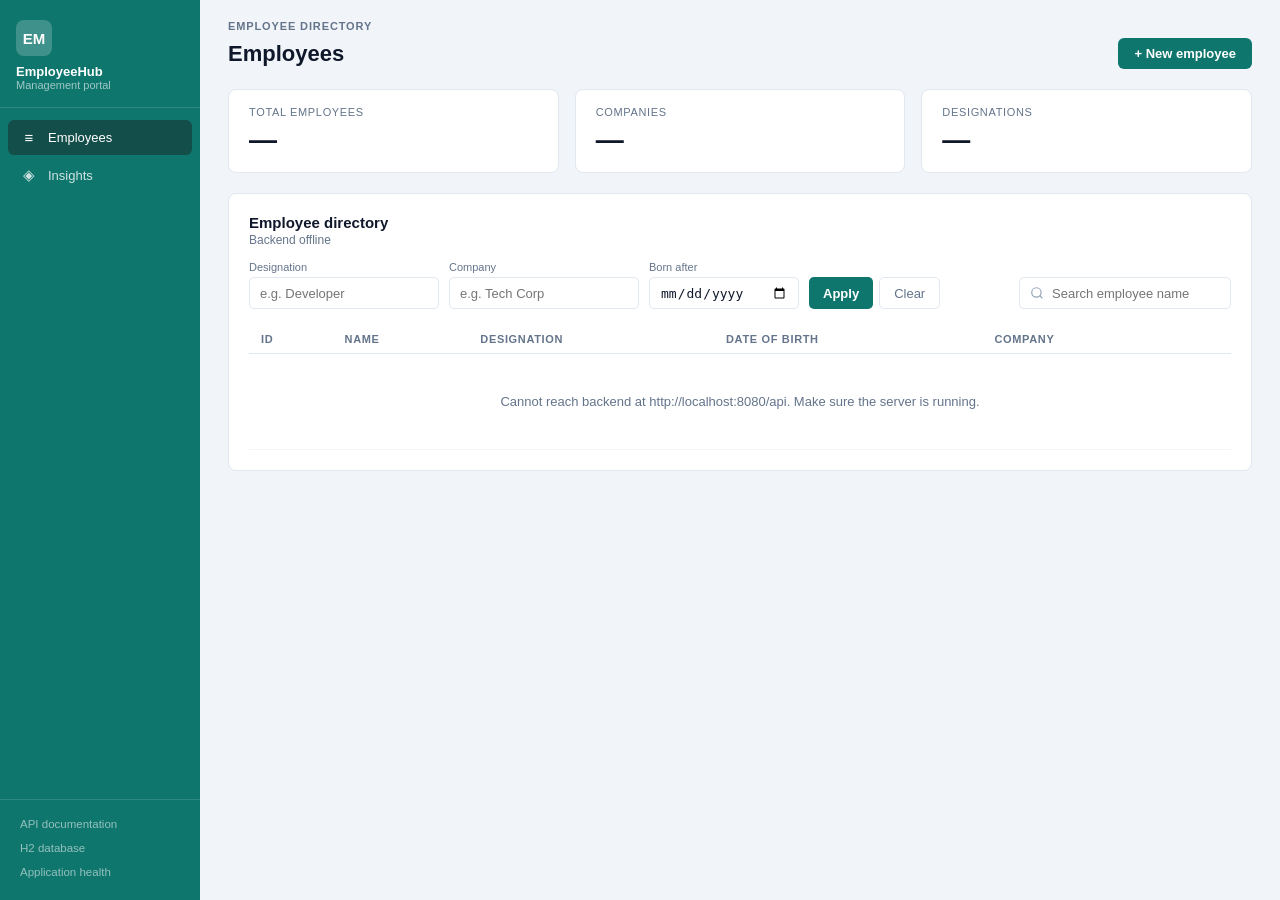
==== src/main/resources/static/index.html @ 0eb9320e "feat: add EmployeeHub frontend, CORS config, fix H2 path" ====
<!doctype html>
<html lang="en">
<head>
<meta charset="UTF-8">
<meta name="viewport" content="width=device-width, initial-scale=1.0">
<title>EmployeeHub</title>
<style>
  *, *::before, *::after { box-sizing: border-box; margin: 0; padding: 0; }

  :root {
    --sidebar-bg: #0f766e;
    --sidebar-hover: #0d6460;
    --sidebar-active: #134e4a;
    --primary: #0f766e;
    --primary-hover: #0d9488;
    --danger: #dc2626;
    --danger-hover: #b91c1c;
    --edit-color: #2563eb;
    --bg: #f1f5f9;
    --card-bg: #ffffff;
    --border: #e2e8f0;
    --text: #0f172a;
    --text-muted: #64748b;
    --text-sm: 0.8125rem;
  }

  body { font-family: -apple-system, BlinkMacSystemFont, 'Segoe UI', sans-serif; background: var(--bg); color: var(--text); display: flex; height: 100vh; overflow: hidden; font-size: 14px; }

  /* ── SIDEBAR ── */
  .sidebar { width: 200px; min-width: 200px; background: var(--sidebar-bg); display: flex; flex-direction: column; color: #fff; }
  .sidebar-brand { padding: 20px 16px 16px; border-bottom: 1px solid rgba(255,255,255,0.12); }
  .brand-logo { width: 36px; height: 36px; background: rgba(255,255,255,0.2); border-radius: 8px; display: flex; align-items: center; justify-content: center; font-weight: 700; font-size: 15px; margin-bottom: 8px; }
  .brand-name { font-size: 13px; font-weight: 600; }
  .brand-sub  { font-size: 11px; opacity: 0.6; }

  .sidebar-nav { flex: 1; padding: 12px 8px; }
  .nav-item { display: flex; align-items: center; gap: 10px; padding: 9px 12px; border-radius: 6px; cursor: pointer; font-size: 13px; font-weight: 500; color: rgba(255,255,255,0.8); transition: background .15s; margin-bottom: 2px; }
  .nav-item:hover { background: var(--sidebar-hover); color: #fff; }
  .nav-item.active { background: var(--sidebar-active); color: #fff; }
  .nav-icon { font-size: 15px; width: 18px; text-align: center; }

  .sidebar-footer { padding: 12px 8px 16px; border-top: 1px solid rgba(255,255,255,0.12); }
  .footer-link { display: block; padding: 6px 12px; font-size: 11.5px; color: rgba(255,255,255,0.55); cursor: pointer; border-radius: 4px; transition: color .15s; text-decoration: none; }
  .footer-link:hover { color: rgba(255,255,255,0.9); }

  /* ── MAIN ── */
  .main { flex: 1; display: flex; flex-direction: column; overflow: hidden; }
  .topbar { padding: 20px 28px 0; }
  .breadcrumb { font-size: 11px; font-weight: 600; letter-spacing: .08em; color: var(--text-muted); text-transform: uppercase; margin-bottom: 6px; }
  .page-header { display: flex; align-items: center; justify-content: space-between; }
  .page-title { font-size: 22px; font-weight: 700; }
  .btn-primary { background: var(--primary); color: #fff; border: none; padding: 8px 16px; border-radius: 6px; font-size: 13px; font-weight: 600; cursor: pointer; transition: background .15s; white-space: nowrap; }
  .btn-primary:hover { background: var(--primary-hover); }

  .content { flex: 1; overflow-y: auto; padding: 20px 28px 28px; }

  /* ── STATS ── */
  .stats-row { display: flex; gap: 16px; margin-bottom: 20px; }
  .stat-card { background: var(--card-bg); border: 1px solid var(--border); border-radius: 8px; padding: 16px 20px; flex: 1; }
  .stat-label { font-size: 11px; color: var(--text-muted); text-transform: uppercase; letter-spacing: .06em; margin-bottom: 6px; }
  .stat-value { font-size: 28px; font-weight: 700; color: var(--text); }

  /* ── DIRECTORY SECTION ── */
  .section-card { background: var(--card-bg); border: 1px solid var(--border); border-radius: 8px; padding: 20px; }
  .section-header { margin-bottom: 14px; }
  .section-title { font-size: 15px; font-weight: 600; }
  .section-sub { font-size: 12px; color: var(--text-muted); margin-top: 2px; }

  /* ── FILTER BAR ── */
  .filter-bar { display: flex; align-items: flex-end; gap: 10px; flex-wrap: wrap; margin-bottom: 16px; }
  .filter-group { display: flex; flex-direction: column; gap: 4px; }
  .filter-label { font-size: 11px; color: var(--text-muted); font-weight: 500; }
  .filter-input { border: 1px solid var(--border); border-radius: 5px; padding: 6px 10px; font-size: 13px; outline: none; height: 32px; min-width: 130px; background: #fff; color: var(--text); }
  .filter-input:focus { border-color: var(--primary); }
  .filter-actions { display: flex; gap: 6px; align-items: flex-end; }
  .btn-apply { background: var(--primary); color: #fff; border: none; padding: 0 14px; height: 32px; border-radius: 5px; font-size: 13px; font-weight: 600; cursor: pointer; }
  .btn-apply:hover { background: var(--primary-hover); }
  .btn-clear { background: #fff; color: var(--text-muted); border: 1px solid var(--border); padding: 0 14px; height: 32px; border-radius: 5px; font-size: 13px; cursor: pointer; }
  .btn-clear:hover { background: var(--bg); }
  .search-wrap { margin-left: auto; display: flex; align-items: flex-end; }
  .search-input { border: 1px solid var(--border); border-radius: 5px; padding: 6px 10px 6px 32px; font-size: 13px; outline: none; height: 32px; min-width: 190px; background: #fff url("data:image/svg+xml,%3Csvg xmlns='http://www.w3.org/2000/svg' width='14' height='14' viewBox='0 0 24 24' fill='none' stroke='%2394a3b8' stroke-width='2'%3E%3Ccircle cx='11' cy='11' r='8'/%3E%3Cpath d='m21 21-4.35-4.35'/%3E%3C/svg%3E") no-repeat 10px center; }
  .search-input:focus { border-color: var(--primary); }

  /* ── TABLE ── */
  .table-wrap { overflow-x: auto; }
  table { width: 100%; border-collapse: collapse; }
  thead th { font-size: 11px; font-weight: 700; text-transform: uppercase; letter-spacing: .06em; color: var(--text-muted); padding: 8px 12px; border-bottom: 1px solid var(--border); text-align: left; }
  tbody tr { border-bottom: 1px solid #f1f5f9; }
  tbody tr:hover { background: #f8fafc; }
  tbody td { padding: 10px 12px; font-size: 13px; }
  .action-edit { color: var(--edit-color); cursor: pointer; font-weight: 600; font-size: 12px; margin-right: 10px; }
  .action-edit:hover { text-decoration: underline; }
  .action-delete { color: var(--danger); cursor: pointer; font-weight: 600; font-size: 12px; }
  .action-delete:hover { text-decoration: underline; }
  .empty-state { text-align: center; padding: 40px; color: var(--text-muted); font-size: 13px; }

  /* ── INSIGHTS ── */
  .insights-grid { display: grid; grid-template-columns: repeat(3, 1fr); gap: 16px; }
  .insight-card { background: var(--card-bg); border: 1px solid var(--border); border-radius: 8px; padding: 20px; }
  .insight-title { font-size: 13px; font-weight: 600; margin-bottom: 12px; }
  .insight-row { display: flex; gap: 8px; align-items: center; }
  .insight-input { flex: 1; border: 1px solid var(--border); border-radius: 5px; padding: 6px 10px; font-size: 13px; outline: none; height: 32px; }
  .insight-input:focus { border-color: var(--primary); }
  .btn-check { background: var(--primary); color: #fff; border: none; padding: 0 14px; height: 32px; border-radius: 5px; font-size: 13px; font-weight: 600; cursor: pointer; white-space: nowrap; }
  .btn-check:hover { background: var(--primary-hover); }
  .insight-result { margin-top: 10px; font-size: 22px; font-weight: 700; color: var(--text); }
  .insight-result.text { font-size: 14px; font-weight: 600; color: var(--primary); }
  .insight-result.dash { font-size: 22px; color: var(--text-muted); }
  .health-btn { display: inline-flex; align-items: center; gap: 6px; background: var(--primary); color: #fff; border: none; padding: 8px 16px; border-radius: 6px; font-size: 13px; font-weight: 600; cursor: pointer; margin-bottom: 10px; }
  .health-btn:hover { background: var(--primary-hover); }
  .health-result { font-size: 14px; font-weight: 600; }
  .health-result.ok { color: var(--primary); }
  .health-result.err { color: var(--danger); }

  /* ── MODAL ── */
  .modal-overlay { position: fixed; inset: 0; background: rgba(0,0,0,.35); z-index: 100; display: flex; align-items: center; justify-content: center; }
  .modal-overlay.hidden { display: none; }
  .modal { background: #fff; border-radius: 10px; padding: 28px; width: 420px; max-width: 95vw; }
  .modal-title { font-size: 16px; font-weight: 700; margin-bottom: 20px; }
  .form-group { margin-bottom: 14px; }
  .form-label { display: block; font-size: 12px; font-weight: 600; color: var(--text-muted); margin-bottom: 5px; }
  .form-input { width: 100%; border: 1px solid var(--border); border-radius: 5px; padding: 8px 10px; font-size: 13px; outline: none; }
  .form-input:focus { border-color: var(--primary); }
  .modal-footer { display: flex; gap: 10px; justify-content: flex-end; margin-top: 20px; }
  .btn-cancel { background: #fff; color: var(--text-muted); border: 1px solid var(--border); padding: 8px 16px; border-radius: 6px; font-size: 13px; cursor: pointer; }
  .btn-save { background: var(--primary); color: #fff; border: none; padding: 8px 20px; border-radius: 6px; font-size: 13px; font-weight: 600; cursor: pointer; }
  .btn-save:hover { background: var(--primary-hover); }

  /* ── TOAST ── */
  #toast { position: fixed; bottom: 24px; right: 24px; background: #0f172a; color: #fff; padding: 10px 18px; border-radius: 7px; font-size: 13px; z-index: 200; opacity: 0; transform: translateY(8px); transition: all .25s; pointer-events: none; }
  #toast.show { opacity: 1; transform: translateY(0); }
  #toast.error { background: var(--danger); }

  .hidden { display: none !important; }
</style>
</head>
<body>

<!-- SIDEBAR -->
<aside class="sidebar">
  <div class="sidebar-brand">
    <div class="brand-logo">EM</div>
    <div class="brand-name">EmployeeHub</div>
    <div class="brand-sub">Management portal</div>
  </div>
  <nav class="sidebar-nav">
    <div class="nav-item active" id="nav-employees" onclick="showPage('employees')">
      <span class="nav-icon">≡</span> Employees
    </div>
    <div class="nav-item" id="nav-insights" onclick="showPage('insights')">
      <span class="nav-icon">◈</span> Insights
    </div>
  </nav>
  <div class="sidebar-footer">
    <a class="footer-link" href="http://localhost:8080/api/swagger-ui.html" target="_blank">API documentation</a>
    <a class="footer-link" href="http://localhost:8080/api/h2-console" target="_blank">H2 database</a>
    <a class="footer-link" href="http://localhost:8080/actuator/health" target="_blank">Application health</a>
  </div>
</aside>

<!-- MAIN -->
<div class="main">

  <!-- ── EMPLOYEES PAGE ── -->
  <div id="page-employees">
    <div class="topbar">
      <div class="breadcrumb">Employee Directory</div>
      <div class="page-header">
        <h1 class="page-title">Employees</h1>
        <button class="btn-primary" onclick="openModal()">+ New employee</button>
      </div>
    </div>
    <div class="content">
      <!-- Stats -->
      <div class="stats-row">
        <div class="stat-card">
          <div class="stat-label">Total employees</div>
          <div class="stat-value" id="stat-total">—</div>
        </div>
        <div class="stat-card">
          <div class="stat-label">Companies</div>
          <div class="stat-value" id="stat-companies">—</div>
        </div>
        <div class="stat-card">
          <div class="stat-label">Designations</div>
          <div class="stat-value" id="stat-designations">—</div>
        </div>
      </div>

      <!-- Directory -->
      <div class="section-card">
        <div class="section-header">
          <div class="section-title">Employee directory</div>
          <div class="section-sub" id="dir-sub">Loading…</div>
        </div>

        <!-- Filter bar -->
        <div class="filter-bar">
          <div class="filter-group">
            <span class="filter-label">Designation</span>
            <input class="filter-input" id="f-designation" placeholder="e.g. Developer">
          </div>
          <div class="filter-group">
            <span class="filter-label">Company</span>
            <input class="filter-input" id="f-company" placeholder="e.g. Tech Corp">
          </div>
          <div class="filter-group">
            <span class="filter-label">Born after</span>
            <input class="filter-input" id="f-dob" type="date" style="min-width:150px">
          </div>
          <div class="filter-actions">
            <button class="btn-apply" onclick="applyFilter()">Apply</button>
            <button class="btn-clear" onclick="clearFilter()">Clear</button>
          </div>
          <div class="search-wrap">
            <input class="search-input" id="f-search" placeholder="Search employee name" oninput="onSearch()">
          </div>
        </div>

        <!-- Table -->
        <div class="table-wrap">
          <table>
            <thead>
              <tr>
                <th>ID</th>
                <th>Name</th>
                <th>Designation</th>
                <th>Date of Birth</th>
                <th>Company</th>
                <th></th>
              </tr>
            </thead>
            <tbody id="emp-tbody">
              <tr><td colspan="6" class="empty-state">Loading employees…</td></tr>
            </tbody>
          </table>
        </div>
      </div>
    </div>
  </div>

  <!-- ── INSIGHTS PAGE ── -->
  <div id="page-insights" class="hidden">
    <div class="topbar">
      <div class="breadcrumb">Application Tools</div>
      <div class="page-header">
        <h1 class="page-title">Insights</h1>
        <button class="btn-primary" onclick="showPage('employees'); openModal()">+ New employee</button>
      </div>
    </div>
    <div class="content">
      <div class="insights-grid">

        <!-- Count by designation -->
        <div class="insight-card">
          <div class="insight-title">Count by designation</div>
          <div class="insight-row">
            <input class="insight-input" id="i-designation" placeholder="e.g. engineer">
            <button class="btn-check" onclick="checkCount()">Check</button>
          </div>
          <div class="insight-result dash" id="i-count-result">—</div>
        </div>

        <!-- Exists by name -->
        <div class="insight-card">
          <div class="insight-title">Employee exists by name</div>
          <div class="insight-row">
            <input class="insight-input" id="i-name" placeholder="Employee name">
            <button class="btn-check" onclick="checkExists()">Check</button>
          </div>
          <div class="insight-result dash" id="i-exists-result">—</div>
        </div>

        <!-- Health -->
        <div class="insight-card">
          <div class="insight-title">Service health</div>
          <button class="health-btn" onclick="checkHealth()">
            <span>♥</span> Run health check
          </button>
          <div id="i-health-result"></div>
        </div>

      </div>
    </div>
  </div>

</div>

<!-- ── MODAL ── -->
<div class="modal-overlay hidden" id="modal-overlay" onclick="if(event.target===this)closeModal()">
  <div class="modal">
    <div class="modal-title" id="modal-title">New Employee</div>
    <input type="hidden" id="modal-id">
    <div class="form-group">
      <label class="form-label">Name <span style="color:red">*</span></label>
      <input class="form-input" id="f-name" placeholder="Full name (2–20 chars, letters only)">
    </div>
    <div class="form-group">
      <label class="form-label">Designation</label>
      <input class="form-input" id="f-desg" placeholder="e.g. Software Engineer">
    </div>
    <div class="form-group">
      <label class="form-label">Date of Birth</label>
      <input class="form-input" id="f-dob-modal" type="date">
    </div>
    <div class="form-group">
      <label class="form-label">Company</label>
      <input class="form-input" id="f-company-modal" placeholder="e.g. Tech Corp">
    </div>
    <div class="modal-footer">
      <button class="btn-cancel" onclick="closeModal()">Cancel</button>
      <button class="btn-save" onclick="saveEmployee()">Save</button>
    </div>
  </div>
</div>

<!-- TOAST -->
<div id="toast"></div>

<script>
  const API = 'http://localhost:8080/api';
  let allEmployees = [];
  let editMode = false;

  // ── NAVIGATION ──
  function showPage(page) {
    document.getElementById('page-employees').classList.toggle('hidden', page !== 'employees');
    document.getElementById('page-insights').classList.toggle('hidden', page !== 'insights');
    document.getElementById('nav-employees').classList.toggle('active', page === 'employees');
    document.getElementById('nav-insights').classList.toggle('active', page === 'insights');
  }

  // ── TOAST ──
  function toast(msg, isError = false) {
    const el = document.getElementById('toast');
    el.textContent = msg;
    el.className = isError ? 'show error' : 'show';
    clearTimeout(el._t);
    el._t = setTimeout(() => el.className = '', 3000);
  }

  // ── LOAD EMPLOYEES ──
  async function loadEmployees() {
    try {
      const r = await fetch(`${API}/employees`);
      if (!r.ok) throw new Error(r.status);
      allEmployees = await r.json();
      renderTable(allEmployees);
      updateStats(allEmployees);
    } catch (e) {
      document.getElementById('emp-tbody').innerHTML =
        '<tr><td colspan="6" class="empty-state">Cannot reach backend at ' + API + '. Make sure the server is running.</td></tr>';
      document.getElementById('dir-sub').textContent = 'Backend offline';
    }
  }

  function updateStats(list) {
    document.getElementById('stat-total').textContent = list.length;
    const companies = new Set(list.map(e => e.company).filter(Boolean));
    const desgs = new Set(list.map(e => e.designation).filter(Boolean));
    document.getElementById('stat-companies').textContent = companies.size;
    document.getElementById('stat-designations').textContent = desgs.size;
    document.getElementById('dir-sub').textContent = list.length + ' employees in the directory';
  }

  function renderTable(list) {
    const tbody = document.getElementById('emp-tbody');
    if (!list.length) {
      tbody.innerHTML = '<tr><td colspan="6" class="empty-state">No employees found.</td></tr>';
      return;
    }
    tbody.innerHTML = list.map(e => `
      <tr>
        <td>${e.empId}</td>
        <td>${e.name || '—'}</td>
        <td>${e.designation || '—'}</td>
        <td>${e.dob || '—'}</td>
        <td>${e.company || '—'}</td>
        <td>
          <span class="action-edit" onclick="openEditModal(${e.empId})">Edit</span>
          <span class="action-delete" onclick="deleteEmployee(${e.empId})">Delete</span>
        </td>
      </tr>`).join('');
  }

  // ── FILTER ──
  function applyFilter() {
    const designation = document.getElementById('f-designation').value.trim();
    const company     = document.getElementById('f-company').value.trim();
    const dob         = document.getElementById('f-dob').value;

    if (designation && company) {
      fetchFiltered(`${API}/employees/filter?designation=${encodeURIComponent(designation)}&company=${encodeURIComponent(company)}`);
    } else if (designation) {
      fetchFiltered(`${API}/employees/designation/${encodeURIComponent(designation)}`);
    } else if (company) {
      fetchFiltered(`${API}/employees/company/${encodeURIComponent(company)}`);
    } else if (dob) {
      fetchFiltered(`${API}/employees/born-after?date=${dob}`);
    } else {
      renderTable(allEmployees);
      updateStats(allEmployees);
    }
  }

  async function fetchFiltered(url) {
    try {
      const r = await fetch(url);
      const list = await r.json();
      renderTable(list);
      document.getElementById('dir-sub').textContent = list.length + ' employees found';
    } catch { toast('Filter request failed', true); }
  }

  function clearFilter() {
    ['f-designation','f-company','f-dob','f-search'].forEach(id => document.getElementById(id).value = '');
    renderTable(allEmployees);
    updateStats(allEmployees);
  }

  function onSearch() {
    const q = document.getElementById('f-search').value.trim();
    if (!q) { renderTable(allEmployees); return; }
    fetchFiltered(`${API}/employees/search?name=${encodeURIComponent(q)}`);
  }

  // ── MODAL ──
  function openModal() {
    editMode = false;
    document.getElementById('modal-title').textContent = 'New Employee';
    document.getElementById('modal-id').value = '';
    ['f-name','f-desg','f-company-modal'].forEach(id => document.getElementById(id).value = '');
    document.getElementById('f-dob-modal').value = '';
    document.getElementById('modal-overlay').classList.remove('hidden');
  }

  async function openEditModal(id) {
    try {
      const r = await fetch(`${API}/employees/${id}`);
      const e = await r.json();
      editMode = true;
      document.getElementById('modal-title').textContent = 'Edit Employee';
      document.getElementById('modal-id').value = e.empId;
      document.getElementById('f-name').value = e.name || '';
      document.getElementById('f-desg').value = e.designation || '';
      document.getElementById('f-dob-modal').value = e.dob || '';
      document.getElementById('f-company-modal').value = e.company || '';
      document.getElementById('modal-overlay').classList.remove('hidden');
    } catch { toast('Could not load employee', true); }
  }

  function closeModal() {
    document.getElementById('modal-overlay').classList.add('hidden');
  }

  async function saveEmployee() {
    const id  = document.getElementById('modal-id').value;
    const body = {
      name:        document.getElementById('f-name').value.trim(),
      designation: document.getElementById('f-desg').value.trim(),
      dob:         document.getElementById('f-dob-modal').value || null,
      company:     document.getElementById('f-company-modal').value.trim()
    };
    if (!body.name) { toast('Name is required', true); return; }

    const url    = editMode ? `${API}/employees/${id}` : `${API}/employees`;
    const method = editMode ? 'PUT' : 'POST';

    try {
      const r = await fetch(url, {
        method,
        headers: { 'Content-Type': 'application/json' },
        body: JSON.stringify(body)
      });
      if (!r.ok) {
        const err = await r.json().catch(() => ({}));
        toast(err.message || 'Save failed', true);
        return;
      }
      closeModal();
      toast(editMode ? 'Employee updated!' : 'Employee created!');
      loadEmployees();
    } catch { toast('Network error', true); }
  }

  // ── DELETE ──
  async function deleteEmployee(id) {
    if (!confirm('Delete this employee?')) return;
    try {
      const r = await fetch(`${API}/employees/${id}`, { method: 'DELETE' });
      if (r.status === 204 || r.ok) {
        toast('Employee deleted');
        loadEmployees();
      } else {
        toast('Delete failed', true);
      }
    } catch { toast('Network error', true); }
  }

  // ── INSIGHTS ──
  async function checkCount() {
    const des = document.getElementById('i-designation').value.trim();
    if (!des) return;
    try {
      const r = await fetch(`${API}/employees/count/designation/${encodeURIComponent(des)}`);
      const n = await r.json();
      const el = document.getElementById('i-count-result');
      el.textContent = n;
      el.className = 'insight-result';
    } catch { toast('Request failed', true); }
  }

  async function checkExists() {
    const name = document.getElementById('i-name').value.trim();
    if (!name) return;
    try {
      const r = await fetch(`${API}/employees/exists?name=${encodeURIComponent(name)}`);
      const exists = await r.json();
      const el = document.getElementById('i-exists-result');
      el.textContent = exists ? 'Yes — employee found' : 'No — not found';
      el.className = 'insight-result text';
    } catch { toast('Request failed', true); }
  }

  async function checkHealth() {
    const el = document.getElementById('i-health-result');
    try {
      const r = await fetch(`${API}/employees/health`);
      const msg = await r.text();
      el.textContent = msg;
      el.className = 'health-result ok';
    } catch {
      el.textContent = 'Backend is unreachable';
      el.className = 'health-result err';
    }
  }

  // ── INIT ──
  loadEmployees();
</script>
</body>
</html>
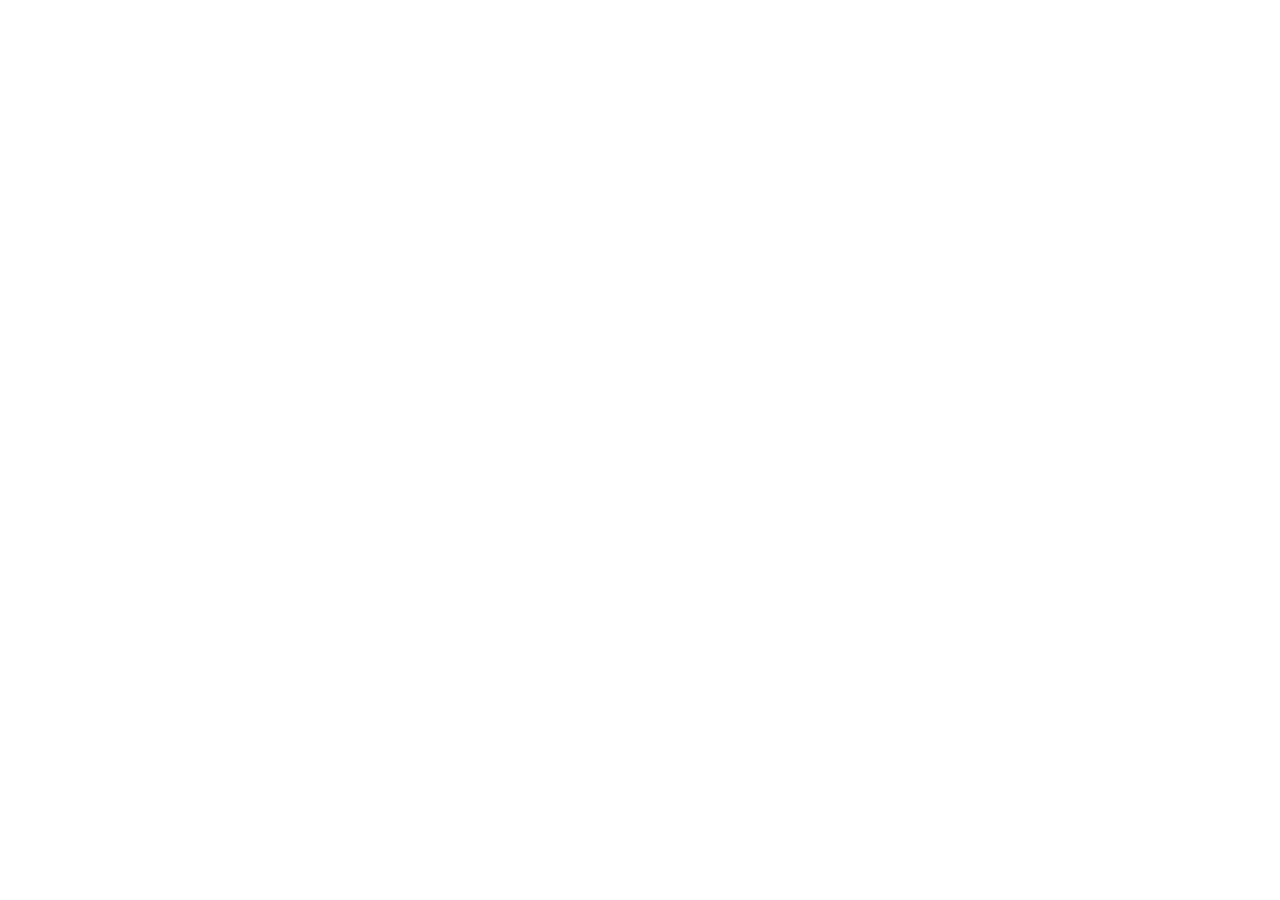
==== commit 1ffeaed9: "feat(frontend): add ES6 module SPA with Employees and Insights pages - Add full frontend: index.html" ====
--- a/src/main/resources/static/index.html
+++ b/src/main/resources/static/index.html
@@ -1,542 +1,18 @@
-<!doctype html>
+<!DOCTYPE html>
 <html lang="en">
 <head>
-<meta charset="UTF-8">
-<meta name="viewport" content="width=device-width, initial-scale=1.0">
-<title>EmployeeHub</title>
-<style>
-  *, *::before, *::after { box-sizing: border-box; margin: 0; padding: 0; }
-
-  :root {
-    --sidebar-bg: #0f766e;
-    --sidebar-hover: #0d6460;
-    --sidebar-active: #134e4a;
-    --primary: #0f766e;
-    --primary-hover: #0d9488;
-    --danger: #dc2626;
-    --danger-hover: #b91c1c;
-    --edit-color: #2563eb;
-    --bg: #f1f5f9;
-    --card-bg: #ffffff;
-    --border: #e2e8f0;
-    --text: #0f172a;
-    --text-muted: #64748b;
-    --text-sm: 0.8125rem;
-  }
-
-  body { font-family: -apple-system, BlinkMacSystemFont, 'Segoe UI', sans-serif; background: var(--bg); color: var(--text); display: flex; height: 100vh; overflow: hidden; font-size: 14px; }
-
-  /* ── SIDEBAR ── */
-  .sidebar { width: 200px; min-width: 200px; background: var(--sidebar-bg); display: flex; flex-direction: column; color: #fff; }
-  .sidebar-brand { padding: 20px 16px 16px; border-bottom: 1px solid rgba(255,255,255,0.12); }
-  .brand-logo { width: 36px; height: 36px; background: rgba(255,255,255,0.2); border-radius: 8px; display: flex; align-items: center; justify-content: center; font-weight: 700; font-size: 15px; margin-bottom: 8px; }
-  .brand-name { font-size: 13px; font-weight: 600; }
-  .brand-sub  { font-size: 11px; opacity: 0.6; }
-
-  .sidebar-nav { flex: 1; padding: 12px 8px; }
-  .nav-item { display: flex; align-items: center; gap: 10px; padding: 9px 12px; border-radius: 6px; cursor: pointer; font-size: 13px; font-weight: 500; color: rgba(255,255,255,0.8); transition: background .15s; margin-bottom: 2px; }
-  .nav-item:hover { background: var(--sidebar-hover); color: #fff; }
-  .nav-item.active { background: var(--sidebar-active); color: #fff; }
-  .nav-icon { font-size: 15px; width: 18px; text-align: center; }
-
-  .sidebar-footer { padding: 12px 8px 16px; border-top: 1px solid rgba(255,255,255,0.12); }
-  .footer-link { display: block; padding: 6px 12px; font-size: 11.5px; color: rgba(255,255,255,0.55); cursor: pointer; border-radius: 4px; transition: color .15s; text-decoration: none; }
-  .footer-link:hover { color: rgba(255,255,255,0.9); }
-
-  /* ── MAIN ── */
-  .main { flex: 1; display: flex; flex-direction: column; overflow: hidden; }
-  .topbar { padding: 20px 28px 0; }
-  .breadcrumb { font-size: 11px; font-weight: 600; letter-spacing: .08em; color: var(--text-muted); text-transform: uppercase; margin-bottom: 6px; }
-  .page-header { display: flex; align-items: center; justify-content: space-between; }
-  .page-title { font-size: 22px; font-weight: 700; }
-  .btn-primary { background: var(--primary); color: #fff; border: none; padding: 8px 16px; border-radius: 6px; font-size: 13px; font-weight: 600; cursor: pointer; transition: background .15s; white-space: nowrap; }
-  .btn-primary:hover { background: var(--primary-hover); }
-
-  .content { flex: 1; overflow-y: auto; padding: 20px 28px 28px; }
-
-  /* ── STATS ── */
-  .stats-row { display: flex; gap: 16px; margin-bottom: 20px; }
-  .stat-card { background: var(--card-bg); border: 1px solid var(--border); border-radius: 8px; padding: 16px 20px; flex: 1; }
-  .stat-label { font-size: 11px; color: var(--text-muted); text-transform: uppercase; letter-spacing: .06em; margin-bottom: 6px; }
-  .stat-value { font-size: 28px; font-weight: 700; color: var(--text); }
-
-  /* ── DIRECTORY SECTION ── */
-  .section-card { background: var(--card-bg); border: 1px solid var(--border); border-radius: 8px; padding: 20px; }
-  .section-header { margin-bottom: 14px; }
-  .section-title { font-size: 15px; font-weight: 600; }
-  .section-sub { font-size: 12px; color: var(--text-muted); margin-top: 2px; }
-
-  /* ── FILTER BAR ── */
-  .filter-bar { display: flex; align-items: flex-end; gap: 10px; flex-wrap: wrap; margin-bottom: 16px; }
-  .filter-group { display: flex; flex-direction: column; gap: 4px; }
-  .filter-label { font-size: 11px; color: var(--text-muted); font-weight: 500; }
-  .filter-input { border: 1px solid var(--border); border-radius: 5px; padding: 6px 10px; font-size: 13px; outline: none; height: 32px; min-width: 130px; background: #fff; color: var(--text); }
-  .filter-input:focus { border-color: var(--primary); }
-  .filter-actions { display: flex; gap: 6px; align-items: flex-end; }
-  .btn-apply { background: var(--primary); color: #fff; border: none; padding: 0 14px; height: 32px; border-radius: 5px; font-size: 13px; font-weight: 600; cursor: pointer; }
-  .btn-apply:hover { background: var(--primary-hover); }
-  .btn-clear { background: #fff; color: var(--text-muted); border: 1px solid var(--border); padding: 0 14px; height: 32px; border-radius: 5px; font-size: 13px; cursor: pointer; }
-  .btn-clear:hover { background: var(--bg); }
-  .search-wrap { margin-left: auto; display: flex; align-items: flex-end; }
-  .search-input { border: 1px solid var(--border); border-radius: 5px; padding: 6px 10px 6px 32px; font-size: 13px; outline: none; height: 32px; min-width: 190px; background: #fff url("data:image/svg+xml,%3Csvg xmlns='http://www.w3.org/2000/svg' width='14' height='14' viewBox='0 0 24 24' fill='none' stroke='%2394a3b8' stroke-width='2'%3E%3Ccircle cx='11' cy='11' r='8'/%3E%3Cpath d='m21 21-4.35-4.35'/%3E%3C/svg%3E") no-repeat 10px center; }
-  .search-input:focus { border-color: var(--primary); }
-
-  /* ── TABLE ── */
-  .table-wrap { overflow-x: auto; }
-  table { width: 100%; border-collapse: collapse; }
-  thead th { font-size: 11px; font-weight: 700; text-transform: uppercase; letter-spacing: .06em; color: var(--text-muted); padding: 8px 12px; border-bottom: 1px solid var(--border); text-align: left; }
-  tbody tr { border-bottom: 1px solid #f1f5f9; }
-  tbody tr:hover { background: #f8fafc; }
-  tbody td { padding: 10px 12px; font-size: 13px; }
-  .action-edit { color: var(--edit-color); cursor: pointer; font-weight: 600; font-size: 12px; margin-right: 10px; }
-  .action-edit:hover { text-decoration: underline; }
-  .action-delete { color: var(--danger); cursor: pointer; font-weight: 600; font-size: 12px; }
-  .action-delete:hover { text-decoration: underline; }
-  .empty-state { text-align: center; padding: 40px; color: var(--text-muted); font-size: 13px; }
-
-  /* ── INSIGHTS ── */
-  .insights-grid { display: grid; grid-template-columns: repeat(3, 1fr); gap: 16px; }
-  .insight-card { background: var(--card-bg); border: 1px solid var(--border); border-radius: 8px; padding: 20px; }
-  .insight-title { font-size: 13px; font-weight: 600; margin-bottom: 12px; }
-  .insight-row { display: flex; gap: 8px; align-items: center; }
-  .insight-input { flex: 1; border: 1px solid var(--border); border-radius: 5px; padding: 6px 10px; font-size: 13px; outline: none; height: 32px; }
-  .insight-input:focus { border-color: var(--primary); }
-  .btn-check { background: var(--primary); color: #fff; border: none; padding: 0 14px; height: 32px; border-radius: 5px; font-size: 13px; font-weight: 600; cursor: pointer; white-space: nowrap; }
-  .btn-check:hover { background: var(--primary-hover); }
-  .insight-result { margin-top: 10px; font-size: 22px; font-weight: 700; color: var(--text); }
-  .insight-result.text { font-size: 14px; font-weight: 600; color: var(--primary); }
-  .insight-result.dash { font-size: 22px; color: var(--text-muted); }
-  .health-btn { display: inline-flex; align-items: center; gap: 6px; background: var(--primary); color: #fff; border: none; padding: 8px 16px; border-radius: 6px; font-size: 13px; font-weight: 600; cursor: pointer; margin-bottom: 10px; }
-  .health-btn:hover { background: var(--primary-hover); }
-  .health-result { font-size: 14px; font-weight: 600; }
-  .health-result.ok { color: var(--primary); }
-  .health-result.err { color: var(--danger); }
-
-  /* ── MODAL ── */
-  .modal-overlay { position: fixed; inset: 0; background: rgba(0,0,0,.35); z-index: 100; display: flex; align-items: center; justify-content: center; }
-  .modal-overlay.hidden { display: none; }
-  .modal { background: #fff; border-radius: 10px; padding: 28px; width: 420px; max-width: 95vw; }
-  .modal-title { font-size: 16px; font-weight: 700; margin-bottom: 20px; }
-  .form-group { margin-bottom: 14px; }
-  .form-label { display: block; font-size: 12px; font-weight: 600; color: var(--text-muted); margin-bottom: 5px; }
-  .form-input { width: 100%; border: 1px solid var(--border); border-radius: 5px; padding: 8px 10px; font-size: 13px; outline: none; }
-  .form-input:focus { border-color: var(--primary); }
-  .modal-footer { display: flex; gap: 10px; justify-content: flex-end; margin-top: 20px; }
-  .btn-cancel { background: #fff; color: var(--text-muted); border: 1px solid var(--border); padding: 8px 16px; border-radius: 6px; font-size: 13px; cursor: pointer; }
-  .btn-save { background: var(--primary); color: #fff; border: none; padding: 8px 20px; border-radius: 6px; font-size: 13px; font-weight: 600; cursor: pointer; }
-  .btn-save:hover { background: var(--primary-hover); }
-
-  /* ── TOAST ── */
-  #toast { position: fixed; bottom: 24px; right: 24px; background: #0f172a; color: #fff; padding: 10px 18px; border-radius: 7px; font-size: 13px; z-index: 200; opacity: 0; transform: translateY(8px); transition: all .25s; pointer-events: none; }
-  #toast.show { opacity: 1; transform: translateY(0); }
-  #toast.error { background: var(--danger); }
-
-  .hidden { display: none !important; }
-</style>
+  <meta charset="UTF-8">
+  <meta name="viewport" content="width=device-width, initial-scale=1.0">
+  <title>EmployeeHub</title>
+  <link rel="stylesheet" href="/css/styles.css">
 </head>
 <body>
-
-<!-- SIDEBAR -->
-<aside class="sidebar">
-  <div class="sidebar-brand">
-    <div class="brand-logo">EM</div>
-    <div class="brand-name">EmployeeHub</div>
-    <div class="brand-sub">Management portal</div>
+  <div id="app">
+    <nav id="sidebar"></nav>
+    <main id="main"></main>
   </div>
-  <nav class="sidebar-nav">
-    <div class="nav-item active" id="nav-employees" onclick="showPage('employees')">
-      <span class="nav-icon">≡</span> Employees
-    </div>
-    <div class="nav-item" id="nav-insights" onclick="showPage('insights')">
-      <span class="nav-icon">◈</span> Insights
-    </div>
-  </nav>
-  <div class="sidebar-footer">
-    <a class="footer-link" href="http://localhost:8080/api/swagger-ui.html" target="_blank">API documentation</a>
-    <a class="footer-link" href="http://localhost:8080/api/h2-console" target="_blank">H2 database</a>
-    <a class="footer-link" href="http://localhost:8080/actuator/health" target="_blank">Application health</a>
-  </div>
-</aside>
-
-<!-- MAIN -->
-<div class="main">
-
-  <!-- ── EMPLOYEES PAGE ── -->
-  <div id="page-employees">
-    <div class="topbar">
-      <div class="breadcrumb">Employee Directory</div>
-      <div class="page-header">
-        <h1 class="page-title">Employees</h1>
-        <button class="btn-primary" onclick="openModal()">+ New employee</button>
-      </div>
-    </div>
-    <div class="content">
-      <!-- Stats -->
-      <div class="stats-row">
-        <div class="stat-card">
-          <div class="stat-label">Total employees</div>
-          <div class="stat-value" id="stat-total">—</div>
-        </div>
-        <div class="stat-card">
-          <div class="stat-label">Companies</div>
-          <div class="stat-value" id="stat-companies">—</div>
-        </div>
-        <div class="stat-card">
-          <div class="stat-label">Designations</div>
-          <div class="stat-value" id="stat-designations">—</div>
-        </div>
-      </div>
-
-      <!-- Directory -->
-      <div class="section-card">
-        <div class="section-header">
-          <div class="section-title">Employee directory</div>
-          <div class="section-sub" id="dir-sub">Loading…</div>
-        </div>
-
-        <!-- Filter bar -->
-        <div class="filter-bar">
-          <div class="filter-group">
-            <span class="filter-label">Designation</span>
-            <input class="filter-input" id="f-designation" placeholder="e.g. Developer">
-          </div>
-          <div class="filter-group">
-            <span class="filter-label">Company</span>
-            <input class="filter-input" id="f-company" placeholder="e.g. Tech Corp">
-          </div>
-          <div class="filter-group">
-            <span class="filter-label">Born after</span>
-            <input class="filter-input" id="f-dob" type="date" style="min-width:150px">
-          </div>
-          <div class="filter-actions">
-            <button class="btn-apply" onclick="applyFilter()">Apply</button>
-            <button class="btn-clear" onclick="clearFilter()">Clear</button>
-          </div>
-          <div class="search-wrap">
-            <input class="search-input" id="f-search" placeholder="Search employee name" oninput="onSearch()">
-          </div>
-        </div>
-
-        <!-- Table -->
-        <div class="table-wrap">
-          <table>
-            <thead>
-              <tr>
-                <th>ID</th>
-                <th>Name</th>
-                <th>Designation</th>
-                <th>Date of Birth</th>
-                <th>Company</th>
-                <th></th>
-              </tr>
-            </thead>
-            <tbody id="emp-tbody">
-              <tr><td colspan="6" class="empty-state">Loading employees…</td></tr>
-            </tbody>
-          </table>
-        </div>
-      </div>
-    </div>
-  </div>
-
-  <!-- ── INSIGHTS PAGE ── -->
-  <div id="page-insights" class="hidden">
-    <div class="topbar">
-      <div class="breadcrumb">Application Tools</div>
-      <div class="page-header">
-        <h1 class="page-title">Insights</h1>
-        <button class="btn-primary" onclick="showPage('employees'); openModal()">+ New employee</button>
-      </div>
-    </div>
-    <div class="content">
-      <div class="insights-grid">
-
-        <!-- Count by designation -->
-        <div class="insight-card">
-          <div class="insight-title">Count by designation</div>
-          <div class="insight-row">
-            <input class="insight-input" id="i-designation" placeholder="e.g. engineer">
-            <button class="btn-check" onclick="checkCount()">Check</button>
-          </div>
-          <div class="insight-result dash" id="i-count-result">—</div>
-        </div>
-
-        <!-- Exists by name -->
-        <div class="insight-card">
-          <div class="insight-title">Employee exists by name</div>
-          <div class="insight-row">
-            <input class="insight-input" id="i-name" placeholder="Employee name">
-            <button class="btn-check" onclick="checkExists()">Check</button>
-          </div>
-          <div class="insight-result dash" id="i-exists-result">—</div>
-        </div>
-
-        <!-- Health -->
-        <div class="insight-card">
-          <div class="insight-title">Service health</div>
-          <button class="health-btn" onclick="checkHealth()">
-            <span>♥</span> Run health check
-          </button>
-          <div id="i-health-result"></div>
-        </div>
-
-      </div>
-    </div>
-  </div>
-
-</div>
-
-<!-- ── MODAL ── -->
-<div class="modal-overlay hidden" id="modal-overlay" onclick="if(event.target===this)closeModal()">
-  <div class="modal">
-    <div class="modal-title" id="modal-title">New Employee</div>
-    <input type="hidden" id="modal-id">
-    <div class="form-group">
-      <label class="form-label">Name <span style="color:red">*</span></label>
-      <input class="form-input" id="f-name" placeholder="Full name (2–20 chars, letters only)">
-    </div>
-    <div class="form-group">
-      <label class="form-label">Designation</label>
-      <input class="form-input" id="f-desg" placeholder="e.g. Software Engineer">
-    </div>
-    <div class="form-group">
-      <label class="form-label">Date of Birth</label>
-      <input class="form-input" id="f-dob-modal" type="date">
-    </div>
-    <div class="form-group">
-      <label class="form-label">Company</label>
-      <input class="form-input" id="f-company-modal" placeholder="e.g. Tech Corp">
-    </div>
-    <div class="modal-footer">
-      <button class="btn-cancel" onclick="closeModal()">Cancel</button>
-      <button class="btn-save" onclick="saveEmployee()">Save</button>
-    </div>
-  </div>
-</div>
-
-<!-- TOAST -->
-<div id="toast"></div>
-
-<script>
-  const API = 'http://localhost:8080/api';
-  let allEmployees = [];
-  let editMode = false;
-
-  // ── NAVIGATION ──
-  function showPage(page) {
-    document.getElementById('page-employees').classList.toggle('hidden', page !== 'employees');
-    document.getElementById('page-insights').classList.toggle('hidden', page !== 'insights');
-    document.getElementById('nav-employees').classList.toggle('active', page === 'employees');
-    document.getElementById('nav-insights').classList.toggle('active', page === 'insights');
-  }
-
-  // ── TOAST ──
-  function toast(msg, isError = false) {
-    const el = document.getElementById('toast');
-    el.textContent = msg;
-    el.className = isError ? 'show error' : 'show';
-    clearTimeout(el._t);
-    el._t = setTimeout(() => el.className = '', 3000);
-  }
-
-  // ── LOAD EMPLOYEES ──
-  async function loadEmployees() {
-    try {
-      const r = await fetch(`${API}/employees`);
-      if (!r.ok) throw new Error(r.status);
-      allEmployees = await r.json();
-      renderTable(allEmployees);
-      updateStats(allEmployees);
-    } catch (e) {
-      document.getElementById('emp-tbody').innerHTML =
-        '<tr><td colspan="6" class="empty-state">Cannot reach backend at ' + API + '. Make sure the server is running.</td></tr>';
-      document.getElementById('dir-sub').textContent = 'Backend offline';
-    }
-  }
-
-  function updateStats(list) {
-    document.getElementById('stat-total').textContent = list.length;
-    const companies = new Set(list.map(e => e.company).filter(Boolean));
-    const desgs = new Set(list.map(e => e.designation).filter(Boolean));
-    document.getElementById('stat-companies').textContent = companies.size;
-    document.getElementById('stat-designations').textContent = desgs.size;
-    document.getElementById('dir-sub').textContent = list.length + ' employees in the directory';
-  }
-
-  function renderTable(list) {
-    const tbody = document.getElementById('emp-tbody');
-    if (!list.length) {
-      tbody.innerHTML = '<tr><td colspan="6" class="empty-state">No employees found.</td></tr>';
-      return;
-    }
-    tbody.innerHTML = list.map(e => `
-      <tr>
-        <td>${e.empId}</td>
-        <td>${e.name || '—'}</td>
-        <td>${e.designation || '—'}</td>
-        <td>${e.dob || '—'}</td>
-        <td>${e.company || '—'}</td>
-        <td>
-          <span class="action-edit" onclick="openEditModal(${e.empId})">Edit</span>
-          <span class="action-delete" onclick="deleteEmployee(${e.empId})">Delete</span>
-        </td>
-      </tr>`).join('');
-  }
-
-  // ── FILTER ──
-  function applyFilter() {
-    const designation = document.getElementById('f-designation').value.trim();
-    const company     = document.getElementById('f-company').value.trim();
-    const dob         = document.getElementById('f-dob').value;
-
-    if (designation && company) {
-      fetchFiltered(`${API}/employees/filter?designation=${encodeURIComponent(designation)}&company=${encodeURIComponent(company)}`);
-    } else if (designation) {
-      fetchFiltered(`${API}/employees/designation/${encodeURIComponent(designation)}`);
-    } else if (company) {
-      fetchFiltered(`${API}/employees/company/${encodeURIComponent(company)}`);
-    } else if (dob) {
-      fetchFiltered(`${API}/employees/born-after?date=${dob}`);
-    } else {
-      renderTable(allEmployees);
-      updateStats(allEmployees);
-    }
-  }
-
-  async function fetchFiltered(url) {
-    try {
-      const r = await fetch(url);
-      const list = await r.json();
-      renderTable(list);
-      document.getElementById('dir-sub').textContent = list.length + ' employees found';
-    } catch { toast('Filter request failed', true); }
-  }
-
-  function clearFilter() {
-    ['f-designation','f-company','f-dob','f-search'].forEach(id => document.getElementById(id).value = '');
-    renderTable(allEmployees);
-    updateStats(allEmployees);
-  }
-
-  function onSearch() {
-    const q = document.getElementById('f-search').value.trim();
-    if (!q) { renderTable(allEmployees); return; }
-    fetchFiltered(`${API}/employees/search?name=${encodeURIComponent(q)}`);
-  }
-
-  // ── MODAL ──
-  function openModal() {
-    editMode = false;
-    document.getElementById('modal-title').textContent = 'New Employee';
-    document.getElementById('modal-id').value = '';
-    ['f-name','f-desg','f-company-modal'].forEach(id => document.getElementById(id).value = '');
-    document.getElementById('f-dob-modal').value = '';
-    document.getElementById('modal-overlay').classList.remove('hidden');
-  }
-
-  async function openEditModal(id) {
-    try {
-      const r = await fetch(`${API}/employees/${id}`);
-      const e = await r.json();
-      editMode = true;
-      document.getElementById('modal-title').textContent = 'Edit Employee';
-      document.getElementById('modal-id').value = e.empId;
-      document.getElementById('f-name').value = e.name || '';
-      document.getElementById('f-desg').value = e.designation || '';
-      document.getElementById('f-dob-modal').value = e.dob || '';
-      document.getElementById('f-company-modal').value = e.company || '';
-      document.getElementById('modal-overlay').classList.remove('hidden');
-    } catch { toast('Could not load employee', true); }
-  }
-
-  function closeModal() {
-    document.getElementById('modal-overlay').classList.add('hidden');
-  }
-
-  async function saveEmployee() {
-    const id  = document.getElementById('modal-id').value;
-    const body = {
-      name:        document.getElementById('f-name').value.trim(),
-      designation: document.getElementById('f-desg').value.trim(),
-      dob:         document.getElementById('f-dob-modal').value || null,
-      company:     document.getElementById('f-company-modal').value.trim()
-    };
-    if (!body.name) { toast('Name is required', true); return; }
-
-    const url    = editMode ? `${API}/employees/${id}` : `${API}/employees`;
-    const method = editMode ? 'PUT' : 'POST';
-
-    try {
-      const r = await fetch(url, {
-        method,
-        headers: { 'Content-Type': 'application/json' },
-        body: JSON.stringify(body)
-      });
-      if (!r.ok) {
-        const err = await r.json().catch(() => ({}));
-        toast(err.message || 'Save failed', true);
-        return;
-      }
-      closeModal();
-      toast(editMode ? 'Employee updated!' : 'Employee created!');
-      loadEmployees();
-    } catch { toast('Network error', true); }
-  }
-
-  // ── DELETE ──
-  async function deleteEmployee(id) {
-    if (!confirm('Delete this employee?')) return;
-    try {
-      const r = await fetch(`${API}/employees/${id}`, { method: 'DELETE' });
-      if (r.status === 204 || r.ok) {
-        toast('Employee deleted');
-        loadEmployees();
-      } else {
-        toast('Delete failed', true);
-      }
-    } catch { toast('Network error', true); }
-  }
-
-  // ── INSIGHTS ──
-  async function checkCount() {
-    const des = document.getElementById('i-designation').value.trim();
-    if (!des) return;
-    try {
-      const r = await fetch(`${API}/employees/count/designation/${encodeURIComponent(des)}`);
-      const n = await r.json();
-      const el = document.getElementById('i-count-result');
-      el.textContent = n;
-      el.className = 'insight-result';
-    } catch { toast('Request failed', true); }
-  }
-
-  async function checkExists() {
-    const name = document.getElementById('i-name').value.trim();
-    if (!name) return;
-    try {
-      const r = await fetch(`${API}/employees/exists?name=${encodeURIComponent(name)}`);
-      const exists = await r.json();
-      const el = document.getElementById('i-exists-result');
-      el.textContent = exists ? 'Yes — employee found' : 'No — not found';
-      el.className = 'insight-result text';
-    } catch { toast('Request failed', true); }
-  }
-
-  async function checkHealth() {
-    const el = document.getElementById('i-health-result');
-    try {
-      const r = await fetch(`${API}/employees/health`);
-      const msg = await r.text();
-      el.textContent = msg;
-      el.className = 'health-result ok';
-    } catch {
-      el.textContent = 'Backend is unreachable';
-      el.className = 'health-result err';
-    }
-  }
-
-  // ── INIT ──
-  loadEmployees();
-</script>
+  <div id="toast-container"></div>
+  <div id="modal-container"></div>
+  <script type="module" src="/js/app.js"></script>
 </body>
 </html>
